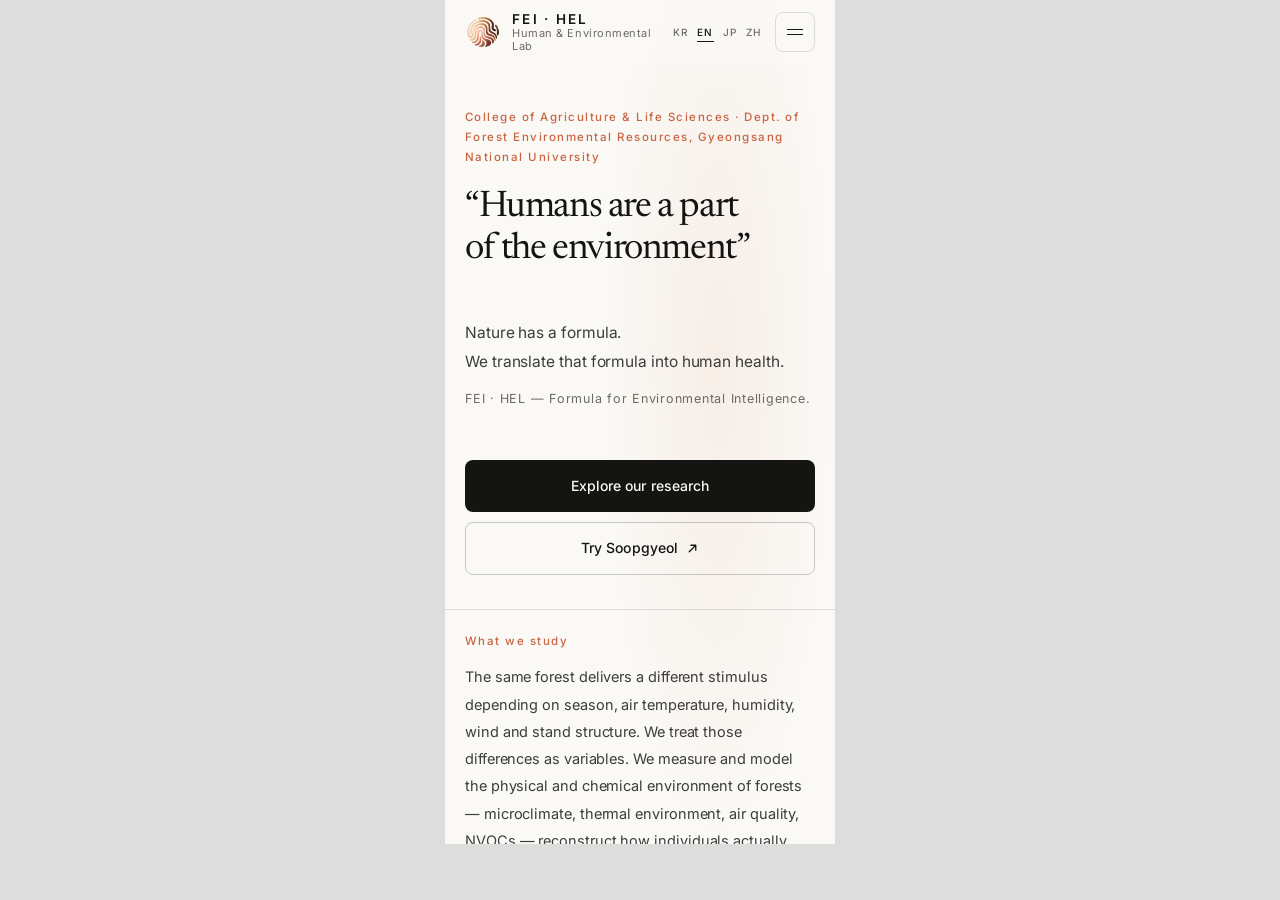
==== frame.html @ b0a19dcd "chore: viewport 미리보기 frame.html (검증용)" ====
<!DOCTYPE html>
<html lang="ko">
<head>
<meta charset="utf-8" />
<meta name="viewport" content="width=device-width, initial-scale=1" />
<meta name="robots" content="noindex" />
<title>FEI · HEL — viewport preview</title>
<style>
  html, body { margin: 0; padding: 0; background: #ddd; }
  iframe { border: 0; display: block; background: #fff; margin: 0 auto; }
</style>
</head>
<body>
<script>
  var p = new URLSearchParams(location.search);
  var w = parseInt(p.get("w") || "390", 10);
  var h = parseInt(p.get("h") || "844", 10);
  var q = p.get("q") || "?lang=en";
  var hash = p.get("h2") ? "#" + p.get("h2") : "";
  var f = document.createElement("iframe");
  f.width = w;
  f.height = h;
  f.style.width = w + "px";
  f.style.height = h + "px";
  f.src = "./index.html" + q + hash;
  document.body.appendChild(f);
</script>
</body>
</html>
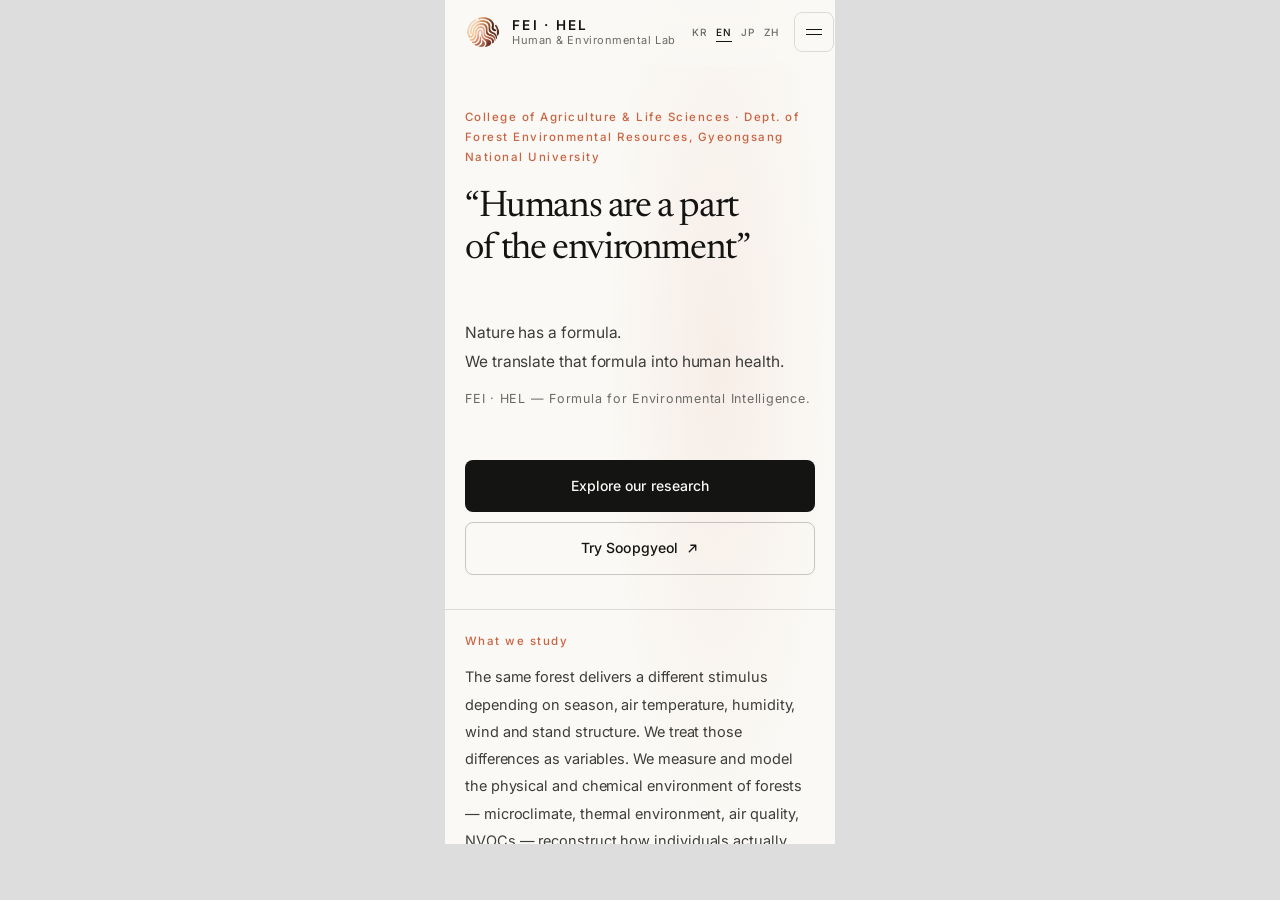
==== commit 8a30db34: "chore: preview frame에 scroll 오프셋 옵션 추가(검증용)" ====
--- a/frame.html
+++ b/frame.html
@@ -22,7 +22,9 @@
   f.height = h;
   f.style.width = w + "px";
   f.style.height = h + "px";
-  f.src = "./index.html" + q + hash;
+  var off = parseInt(p.get("scroll") || "0", 10);
+  f.style.marginTop = off ? "-" + off + "px" : "0";
+  f.src = "./index.html" + q;
   document.body.appendChild(f);
 </script>
 </body>
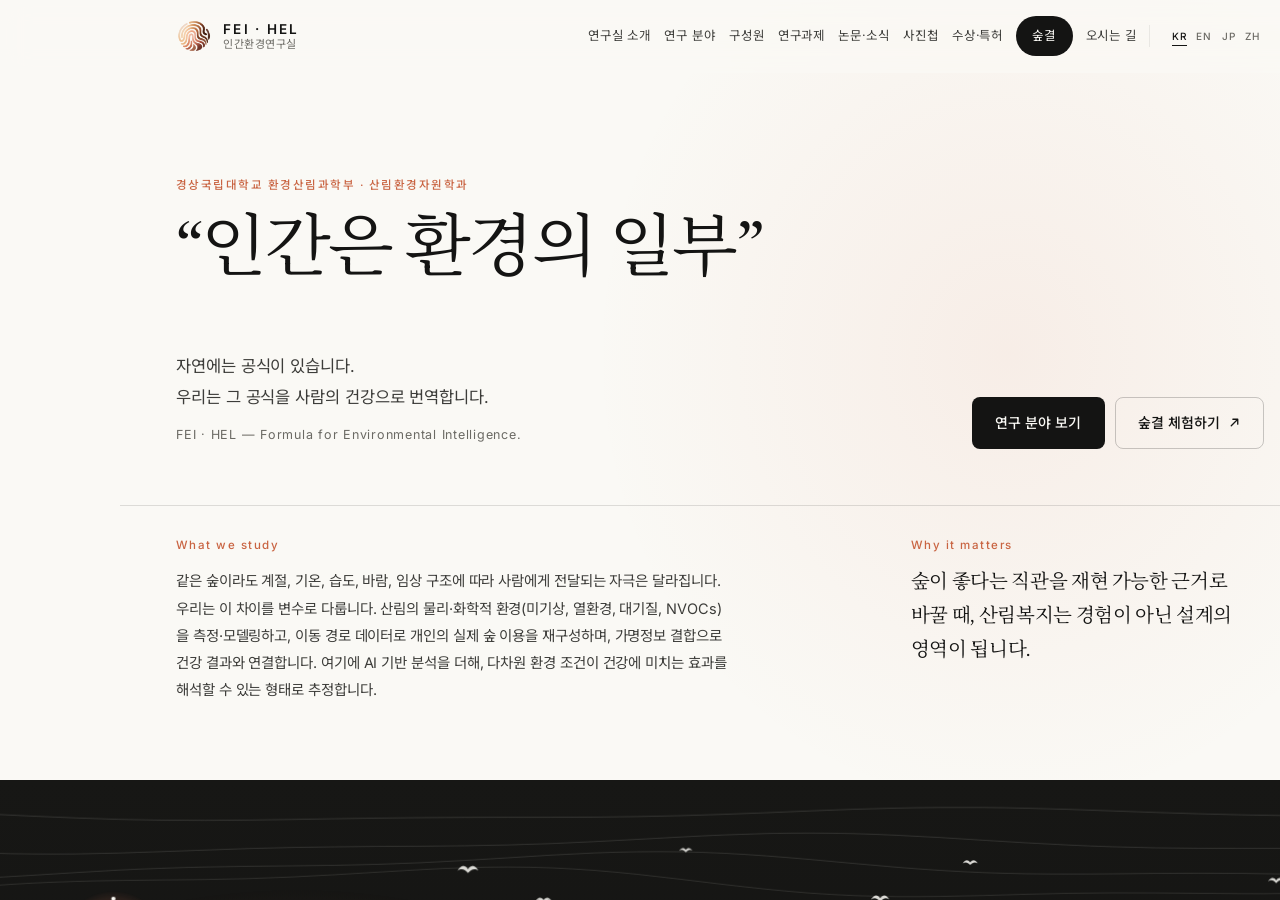
==== commit 53402f86: "chore: 검증용 preview frame 추가" ====
--- a/frame.html
+++ b/frame.html
@@ -1,31 +1,34 @@
-<!DOCTYPE html>
+<!doctype html>
 <html lang="ko">
 <head>
 <meta charset="utf-8" />
 <meta name="viewport" content="width=device-width, initial-scale=1" />
 <meta name="robots" content="noindex" />
-<title>FEI · HEL — viewport preview</title>
+<title>FEI · HEL — preview frame (verification only)</title>
 <style>
-  html, body { margin: 0; padding: 0; background: #ddd; }
-  iframe { border: 0; display: block; background: #fff; margin: 0 auto; }
+  html, body { margin: 0; padding: 0; background: #dcdad2; }
+  iframe { display: block; border: 0; background: #faf9f5; }
 </style>
 </head>
 <body>
 <script>
-  var p = new URLSearchParams(location.search);
-  var w = parseInt(p.get("w") || "390", 10);
-  var h = parseInt(p.get("h") || "844", 10);
-  var q = p.get("q") || "?lang=en";
-  var hash = p.get("h2") ? "#" + p.get("h2") : "";
-  var f = document.createElement("iframe");
-  f.width = w;
-  f.height = h;
-  f.style.width = w + "px";
-  f.style.height = h + "px";
-  var off = parseInt(p.get("scroll") || "0", 10);
-  f.style.marginTop = off ? "-" + off + "px" : "0";
-  f.src = "./index.html" + q;
-  document.body.appendChild(f);
+  var q = new URLSearchParams(location.search);
+  var w = parseInt(q.get('w') || '1440', 10);
+  var h = parseInt(q.get('h') || '900', 10);
+  var y = parseInt(q.get('y') || '0', 10);
+  var lang = q.get('lang') || '';
+  var frame = document.createElement('iframe');
+  frame.width = w;
+  frame.height = h;
+  frame.style.width = w + 'px';
+  frame.style.height = h + 'px';
+  frame.src = './' + (lang ? '?lang=' + encodeURIComponent(lang) : '');
+  frame.addEventListener('load', function () {
+    setTimeout(function () {
+      try { frame.contentWindow.scrollTo(0, y); } catch (e) {}
+    }, 250);
+  });
+  document.body.appendChild(frame);
 </script>
 </body>
 </html>
